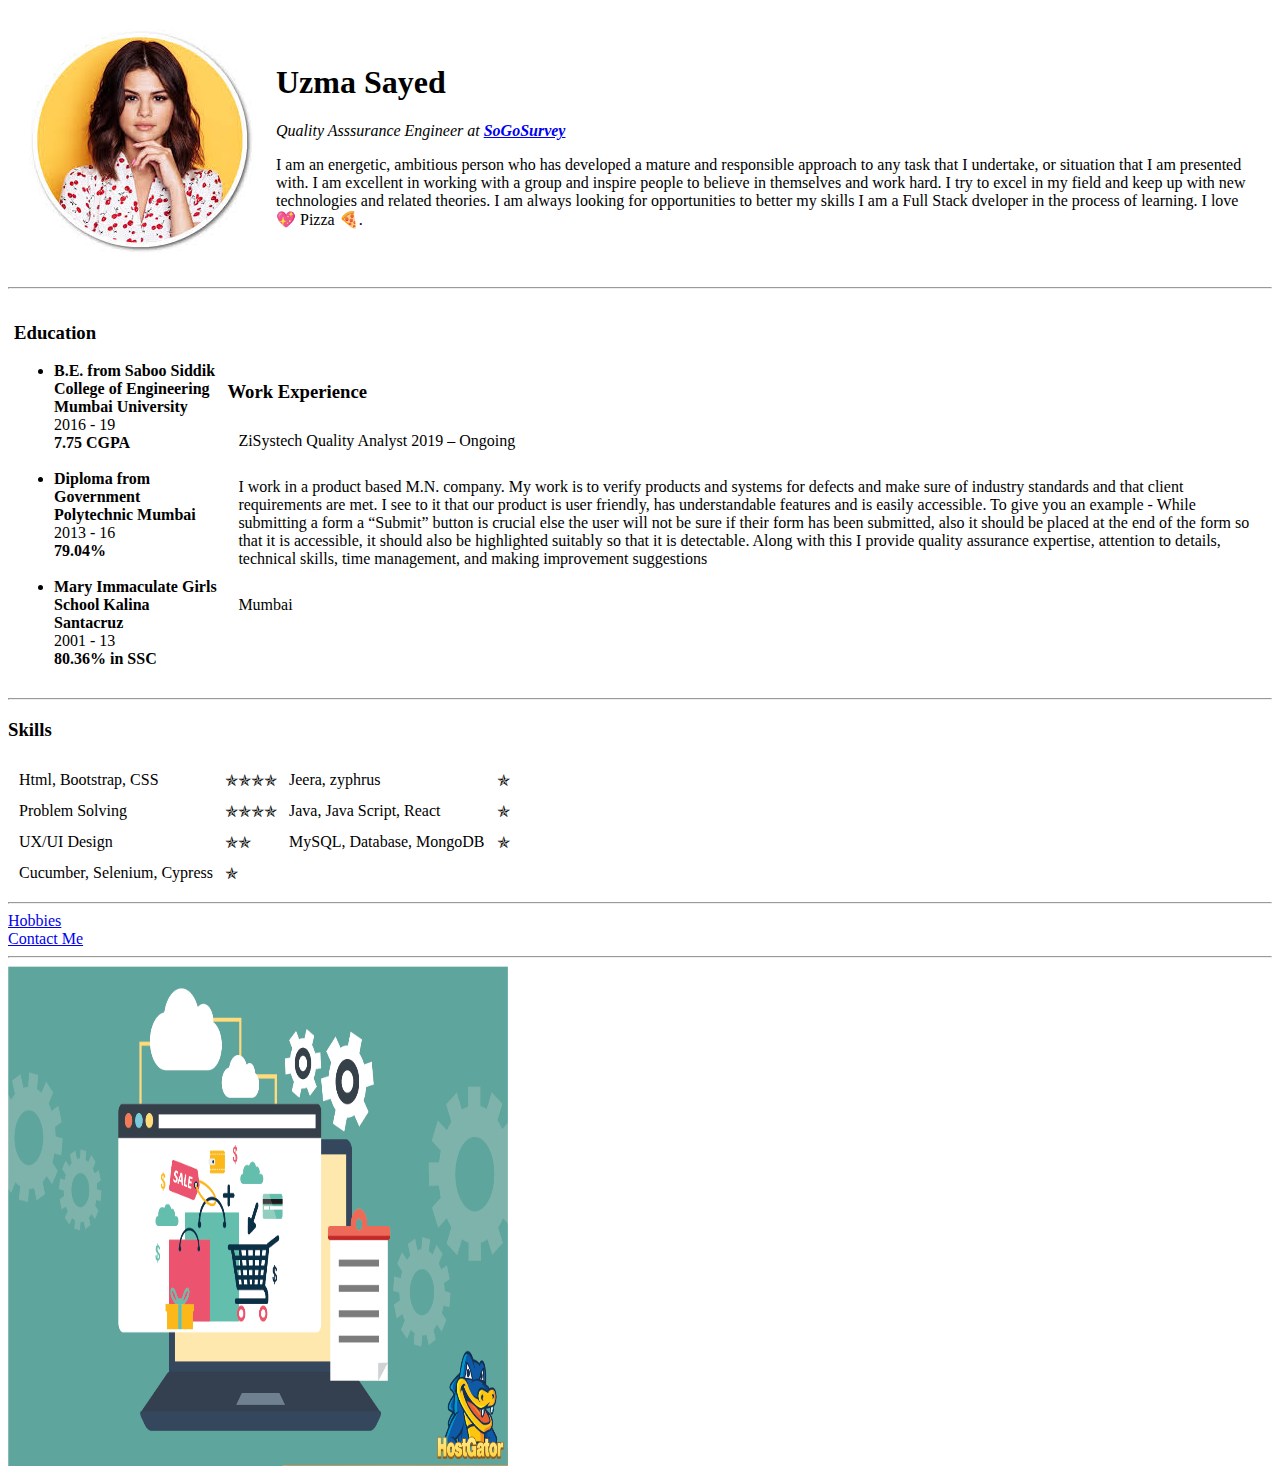
==== index.html @ befdba73 "CV files intial" ====
<!DOCTYPE html>
<html>

<head>
  <meta charset="utf-8">
  <title>My Prsonal Blog 🌟</title>
</head>

<body>
  <table cellspacing="20">
    <tr>
      <td><img src="selena" alt="panda"></td>
      <td>
        <h1>Uzma Sayed</h1>
        <p><em>Quality Asssurance Engineer at <strong><a href="https://www.sogosurvey.com/">SoGoSurvey</a></strong></em></p>
        <p>I am an energetic, ambitious person who has developed a mature and responsible approach to any task that I undertake, or situation that I am presented with. I am excellent in working with a group and inspire people to believe in themselves
          and work hard. I try to excel in my field and keep up with new technologies and related theories. I am always looking for opportunities to better my skills
          I am a Full Stack dveloper in the process of learning. I love 💖 Pizza 🍕.</p>
      </td>
    </tr>
  </table>
  <hr>
  <table>
    <tr>
      <td>

        <table>
          <tr>
            <td><h3>Education</h3>
              <ul>
                <li><strong>B.E. from Saboo Siddik College of Engineering Mumbai University</strong>
                  <br>2016 - 19
                  <br><strong>7.75 CGPA</strong>
                </li><br>
                <li><strong>Diploma from Government Polytechnic Mumbai</strong>
                  <br>2013 - 16
                  <br><strong>79.04%</strong>
                </li><br>
                <li><strong>Mary Immaculate Girls School Kalina Santacruz</strong>
                  <br>2001 - 13
                  <br><strong>80.36% in SSC</strong>
                </li>
              </ul>
            </td>
          </tr>
        </table>
      </td>

      <td>
        <table cellspacing="10">
            <h3>Work Experience</h3>

          <tbody>
            <tr>
              <td>ZiSystech Quality Analyst 2019 – Ongoing</td>
            </tr>
            <tr>
              <td>
                <p>I work in a product based M.N. company. My work is to verify products and systems for defects and make sure of industry standards and that client requirements are met. I see to it that our product is user friendly, has
                  understandable
                  features and is easily accessible. To give you an example - While submitting a form a “Submit” button is crucial else the user will not be sure if their form has been submitted, also it should be placed at the end of the form so
                  that it
                  is accessible, it should also be highlighted suitably so that it is detectable. Along with this I provide quality assurance expertise, attention to details, technical skills, time management, and making improvement suggestions</p>
              </td>
            </tr>
          </tbody>
          <tfoot>
            <tr>
              <td>Mumbai</td>
            </tr>
          </tfoot>
        </table>
      </td>
    </tr>
  </table>
  <hr>
  <h3>Skills</h3>
  <table cellspacing="10">
    <tbody>
      <tr>
        <td>Html, Bootstrap, CSS </td>
        <td>✯✯✯✯</td>
        <td>Jeera, zyphrus</td>
        <td>✯</td>
      </tr>
      <tr>
        <td>Problem Solving</td>
        <td>✯✯✯✯</td>
        <td>Java, Java Script, React</td>
        <td>✯</td>
      </tr>
      <tr>
        <td>UX/UI Design</td>
        <td>✯✯</td>
        <td>MySQL, Database, MongoDB</td>
        <td>✯</td>
      </tr>
      <tr>
        <td>Cucumber, Selenium, Cypress</td>
        <td>✯</td>
      </tr>
    </tbody>
  </table>
  <hr>
  <a href="Hobbies.html">Hobbies</a>
  <br>
  <a href="contactme.html">Contact Me</a>
  <hr>
  <img src="website.png" alt="World Map" width="500" height="500">

</body>

</html>
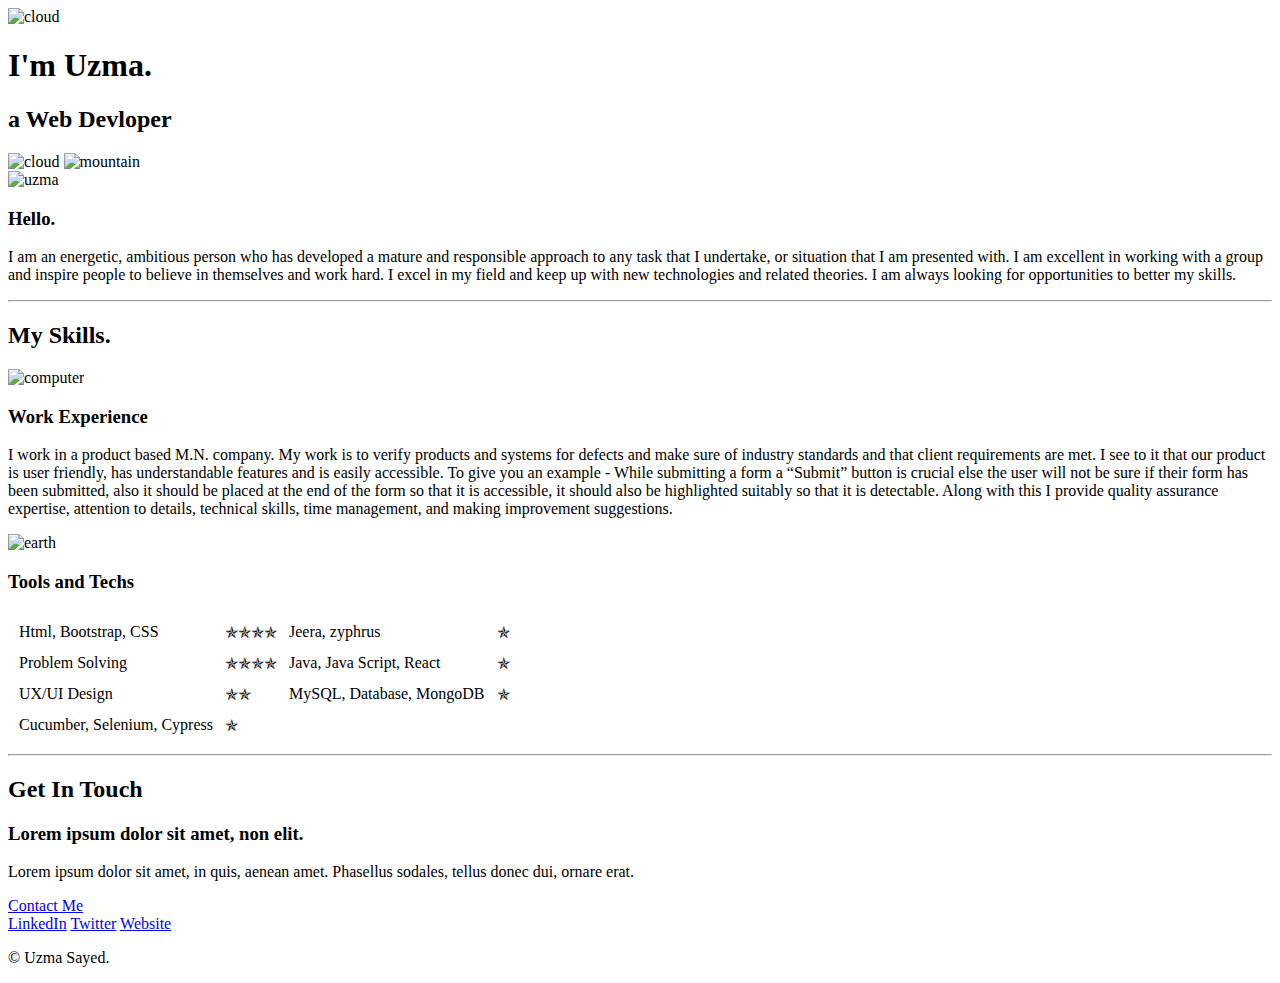
==== commit 57cdc1c6: "Add files via upload" ====
--- a/index.html
+++ b/index.html
@@ -1,113 +1,83 @@
 <!DOCTYPE html>
-<html>
+<html lang="en" dir="ltr">
+  <head>
+    <meta charset="utf-8">
+    <title>Uzma Sayed</title>
+    <link rel="stylesheet" href="css/style.css">
+    <link rel="icon" href="icon/Beginner.ico">
+    <link rel="preconnect" href="https://fonts.googleapis.com">
+<link rel="preconnect" href="https://fonts.gstatic.com" crossorigin>
+<link href="https://fonts.googleapis.com/css2?family=Merriweather&family=Montserrat&family=Sacramento&display=swap" rel="stylesheet">
+  </head>
+  <body>
+  <div class="topcontainer">
+    <img class="top-cloud" src="img/cloud.png" alt="cloud">
+    <h1>I'm Uzma.</h1>
+    <h2>a Web <span>Dev</span>loper</h2>
+    <img class="bottom-cloud" src="img/cloud.png" alt="cloud">
+    <img class="mountain" src="img/mountain.png" alt="mountain">
 
-<head>
-  <meta charset="utf-8">
-  <title>My Prsonal Blog 🌟</title>
-</head>
 
-<body>
-  <table cellspacing="20">
-    <tr>
-      <td><img src="selena" alt="panda"></td>
-      <td>
-        <h1>Uzma Sayed</h1>
-        <p><em>Quality Asssurance Engineer at <strong><a href="https://www.sogosurvey.com/">SoGoSurvey</a></strong></em></p>
-        <p>I am an energetic, ambitious person who has developed a mature and responsible approach to any task that I undertake, or situation that I am presented with. I am excellent in working with a group and inspire people to believe in themselves
-          and work hard. I try to excel in my field and keep up with new technologies and related theories. I am always looking for opportunities to better my skills
-          I am a Full Stack dveloper in the process of learning. I love 💖 Pizza 🍕.</p>
-      </td>
-    </tr>
-  </table>
-  <hr>
-  <table>
-    <tr>
-      <td>
+  </div>
+  <div class="middle-container">
+    <div class="profile">
+    <img class="uzma"src="img/uzma.png" alt="uzma">
+      <h3>Hello.</h3>
+      <p class="discription">I am an energetic, ambitious person who has developed a mature and responsible approach to any task that I undertake, or situation that I am presented with. I am excellent in working with a group and inspire people to believe in themselves and work hard. I excel in my field and keep up with new technologies and related theories. I am always looking for opportunities to better my skills.</p>
+    </div>
+    <hr>
+    <div class="skills">
+      <h2>My Skills.</h2>
+      <div class="skill-row">
+        <img class="computer" src="img/computer.png" alt="computer">
+        <h3>Work Experience</h3>
+        <p class="discription">I work in a product based M.N. company. My work is to verify products and systems for defects and make sure of industry standards and that client requirements are met. I see to it that our product is user friendly, has understandable features and is easily accessible. To give you an example - While submitting a form a “Submit” button is crucial else the user will not be sure if their form has been submitted, also it should be placed at the end of the form so that it is accessible, it should also be highlighted suitably so that it is detectable. Along with this I provide quality assurance expertise, attention to details, technical skills, time management, and making improvement suggestions.</p>
+      </div>
+      <div class="skill-row">
 
-        <table>
-          <tr>
-            <td><h3>Education</h3>
-              <ul>
-                <li><strong>B.E. from Saboo Siddik College of Engineering Mumbai University</strong>
-                  <br>2016 - 19
-                  <br><strong>7.75 CGPA</strong>
-                </li><br>
-                <li><strong>Diploma from Government Polytechnic Mumbai</strong>
-                  <br>2013 - 16
-                  <br><strong>79.04%</strong>
-                </li><br>
-                <li><strong>Mary Immaculate Girls School Kalina Santacruz</strong>
-                  <br>2001 - 13
-                  <br><strong>80.36% in SSC</strong>
-                </li>
-              </ul>
-            </td>
-          </tr>
-        </table>
-      </td>
+        <img class="earth" src="img/earth.png" alt="earth">  <table cellspacing="10">
+          <h3>Tools and Techs</h3>
+            <tbody>
+              <tr>
+                <td>Html, Bootstrap, CSS </td>
+                <td>✯✯✯✯</td>
+                <td>Jeera, zyphrus</td>
+                <td>✯</td>
+              </tr>
+              <tr>
+                <td>Problem Solving</td>
+                <td>✯✯✯✯</td>
+                <td>Java, Java Script, React</td>
+                <td>✯</td>
+              </tr>
+              <tr>
+                <td>UX/UI Design</td>
+                <td>✯✯</td>
+                <td>MySQL, Database, MongoDB</td>
+                <td>✯</td>
+              </tr>
+              <tr>
+                <td>Cucumber, Selenium, Cypress</td>
+                <td>✯</td>
+              </tr>
+            </tbody>
+          </table>
+      </div>
+    </div>
+    <hr>
+    <div class="contact-me">
+      <h2>Get In Touch</h2>
+      <h3>Lorem ipsum dolor sit amet, non elit.</h3>
+      <p>Lorem ipsum dolor sit amet, in quis, aenean amet. Phasellus sodales, tellus donec dui, ornare erat.</p>
+      <a class="btn" href="mailto:uzmsayed@gmail.com">Contact Me</a>
+    </div>
+  </div>
+  <div class="bottom-container">
+    <a class="footer-link" href="https://www.linkedin.com/">LinkedIn</a>
+    <a class="footer-link" href="https://twitter.com/">Twitter</a>
+    <a class="footer-link" href="https://www.appbrewery.co/">Website</a>
+    <p class="copyright">© Uzma Sayed.</p>
+  </div>
 
-      <td>
-        <table cellspacing="10">
-            <h3>Work Experience</h3>
-
-          <tbody>
-            <tr>
-              <td>ZiSystech Quality Analyst 2019 – Ongoing</td>
-            </tr>
-            <tr>
-              <td>
-                <p>I work in a product based M.N. company. My work is to verify products and systems for defects and make sure of industry standards and that client requirements are met. I see to it that our product is user friendly, has
-                  understandable
-                  features and is easily accessible. To give you an example - While submitting a form a “Submit” button is crucial else the user will not be sure if their form has been submitted, also it should be placed at the end of the form so
-                  that it
-                  is accessible, it should also be highlighted suitably so that it is detectable. Along with this I provide quality assurance expertise, attention to details, technical skills, time management, and making improvement suggestions</p>
-              </td>
-            </tr>
-          </tbody>
-          <tfoot>
-            <tr>
-              <td>Mumbai</td>
-            </tr>
-          </tfoot>
-        </table>
-      </td>
-    </tr>
-  </table>
-  <hr>
-  <h3>Skills</h3>
-  <table cellspacing="10">
-    <tbody>
-      <tr>
-        <td>Html, Bootstrap, CSS </td>
-        <td>✯✯✯✯</td>
-        <td>Jeera, zyphrus</td>
-        <td>✯</td>
-      </tr>
-      <tr>
-        <td>Problem Solving</td>
-        <td>✯✯✯✯</td>
-        <td>Java, Java Script, React</td>
-        <td>✯</td>
-      </tr>
-      <tr>
-        <td>UX/UI Design</td>
-        <td>✯✯</td>
-        <td>MySQL, Database, MongoDB</td>
-        <td>✯</td>
-      </tr>
-      <tr>
-        <td>Cucumber, Selenium, Cypress</td>
-        <td>✯</td>
-      </tr>
-    </tbody>
-  </table>
-  <hr>
-  <a href="Hobbies.html">Hobbies</a>
-  <br>
-  <a href="contactme.html">Contact Me</a>
-  <hr>
-  <img src="website.png" alt="World Map" width="500" height="500">
-
-</body>
-
+  </body>
 </html>
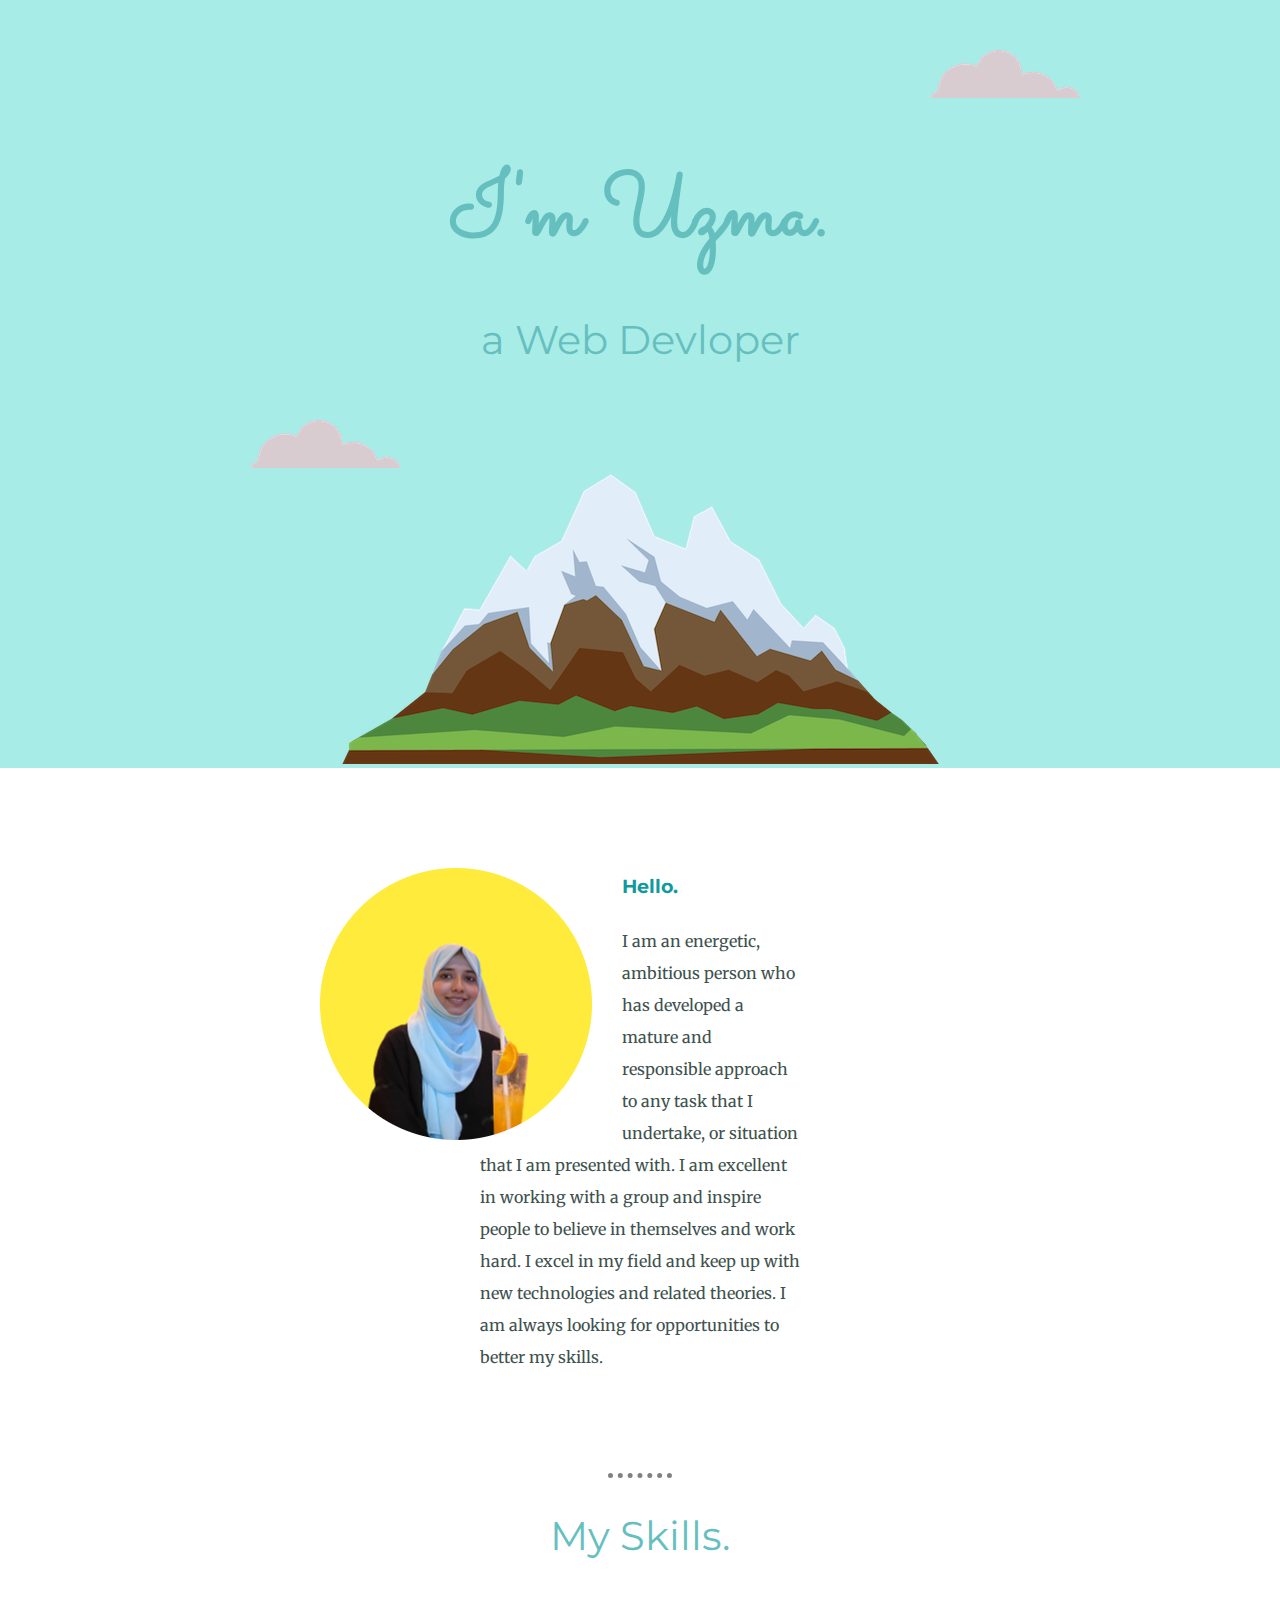
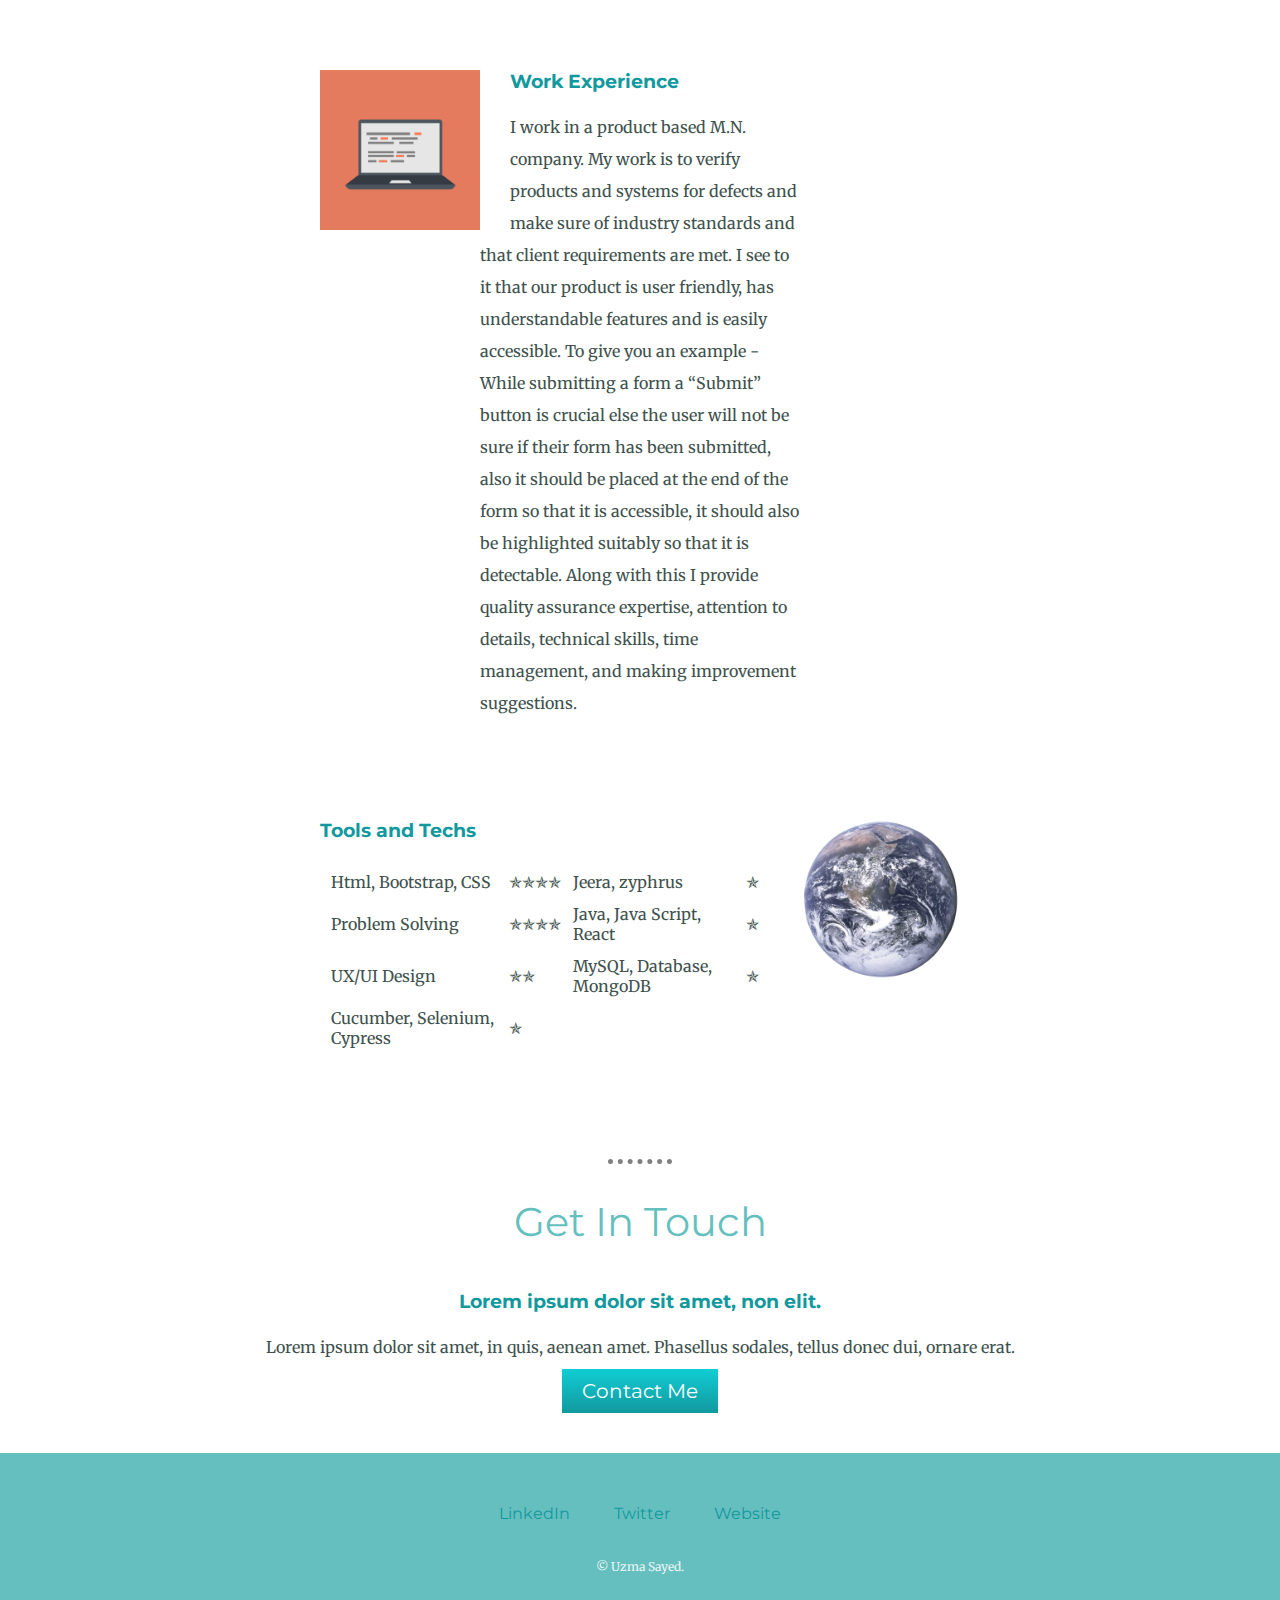
==== commit f60a166e: "Add files via upload" ====
--- a/index.html
+++ b/index.html
@@ -3,25 +3,25 @@
   <head>
     <meta charset="utf-8">
     <title>Uzma Sayed</title>
-    <link rel="stylesheet" href="css/style.css">
-    <link rel="icon" href="icon/Beginner.ico">
+    <link rel="stylesheet" href="style.css">
+    <link rel="icon" href="Beginner.ico">
     <link rel="preconnect" href="https://fonts.googleapis.com">
 <link rel="preconnect" href="https://fonts.gstatic.com" crossorigin>
 <link href="https://fonts.googleapis.com/css2?family=Merriweather&family=Montserrat&family=Sacramento&display=swap" rel="stylesheet">
   </head>
   <body>
   <div class="topcontainer">
-    <img class="top-cloud" src="img/cloud.png" alt="cloud">
+    <img class="top-cloud" src="cloud.png" alt="cloud">
     <h1>I'm Uzma.</h1>
     <h2>a Web <span>Dev</span>loper</h2>
-    <img class="bottom-cloud" src="img/cloud.png" alt="cloud">
-    <img class="mountain" src="img/mountain.png" alt="mountain">
+    <img class="bottom-cloud" src="cloud.png" alt="cloud">
+    <img class="mountain" src="mountain.png" alt="mountain">
 
 
   </div>
   <div class="middle-container">
     <div class="profile">
-    <img class="uzma"src="img/uzma.png" alt="uzma">
+    <img class="uzma"src="uzma.png" alt="uzma">
       <h3>Hello.</h3>
       <p class="discription">I am an energetic, ambitious person who has developed a mature and responsible approach to any task that I undertake, or situation that I am presented with. I am excellent in working with a group and inspire people to believe in themselves and work hard. I excel in my field and keep up with new technologies and related theories. I am always looking for opportunities to better my skills.</p>
     </div>
@@ -29,13 +29,13 @@
     <div class="skills">
       <h2>My Skills.</h2>
       <div class="skill-row">
-        <img class="computer" src="img/computer.png" alt="computer">
+        <img class="computer" src="computer.png" alt="computer">
         <h3>Work Experience</h3>
         <p class="discription">I work in a product based M.N. company. My work is to verify products and systems for defects and make sure of industry standards and that client requirements are met. I see to it that our product is user friendly, has understandable features and is easily accessible. To give you an example - While submitting a form a “Submit” button is crucial else the user will not be sure if their form has been submitted, also it should be placed at the end of the form so that it is accessible, it should also be highlighted suitably so that it is detectable. Along with this I provide quality assurance expertise, attention to details, technical skills, time management, and making improvement suggestions.</p>
       </div>
       <div class="skill-row">
 
-        <img class="earth" src="img/earth.png" alt="earth">  <table cellspacing="10">
+        <img class="earth" src="earth.png" alt="earth">  <table cellspacing="10">
           <h3>Tools and Techs</h3>
             <tbody>
               <tr>
--- a/style.css
+++ b/style.css
@@ -0,0 +1,153 @@
+body {
+  margin: 0;
+  text-align: center;
+  font-family: 'Merriweather', serif;
+  color: #40514E;
+}
+
+.topcontainer {
+  background-color: #A8ECE7;
+  position: relative;
+  padding-top: 100px;
+}
+
+.middle-container{
+  margin: 50px 0;
+}
+
+.bottom-container{
+  background-color: #66BFBF;
+  padding: 50px 0 20px;
+}
+
+.bottom-cloud {
+  position: absolute;
+  left: 250px;
+  bottom: 300px;
+}
+
+.top-cloud {
+  position: absolute;
+  right: 200px;
+  top: 50px;
+}
+
+.profile{
+  width: 50%;
+  margin: 100px auto 100px auto;
+  text-align: left;
+  line-height: 2;
+}
+hr{
+    border-style: none;
+    border-color: grey;
+    border-top-style: dotted;
+    border-width: 5px;
+    width: 5%;
+
+}
+
+p{
+  line-height: 2;
+}
+.skill-row{
+  width: 50%;
+  margin: 100px auto 100px auto;
+  text-align: left;
+
+}
+
+.discription{
+  clear: right;
+  width: 50%;
+  margin: auto;
+}
+
+h1 {
+  margin: 50px auto 0 auto;
+  font-size: 5.625rem;
+  font-family: 'Sacramento', cursive;
+  color: #66BFBF;
+
+}
+
+h2 {
+  font-size: 2.5rem;
+  font-family: 'Montserrat', sans-serif;
+  color: #66BFBF;
+  font-weight: normal;
+  padding-bottom: 10px;
+}
+
+h3 {
+  font-family: 'Montserrat', sans-serif;
+  color: #11999E;
+}
+
+a{
+    color: #11999E;
+    font-family: 'Montserrat', sans-serif;
+    margin: 10px 20px;
+    text-decoration: none;
+}
+
+a:hover{
+  color: #EAF6F6;
+}
+
+.computer{
+  width: 25%;
+  float: left;
+  margin-right: 30px;
+}
+
+.earth{
+  width: 25%;
+  float: right;
+  margin-left: 30px;
+}
+
+.uzma{
+  width: 25;
+  float: left;
+  margin-right: 30px;
+
+}
+
+.btn {
+  background: #11cdd4;
+  background-image: -webkit-linear-gradient(top, #11cdd4, #11999e);
+  background-image: -moz-linear-gradient(top, #11cdd4, #11999e);
+  background-image: -ms-linear-gradient(top, #11cdd4, #11999e);
+  background-image: -o-linear-gradient(top, #11cdd4, #11999e);
+  background-image: linear-gradient(to bottom, #11cdd4, #11999e);
+  -webkit-border-radius: 28;
+  -moz-border-radius: 28;
+  border-radius: 28;
+  font-family: 'Montserrat', sans-serif;;
+  color: #ffffff;
+  font-size: 20px;
+  padding: 10px 20px 10px 20px;
+  text-decoration: none;
+}
+
+.btn:hover {
+  background: #11cdd4;
+  background-image: -webkit-linear-gradient(top, #30e3cb, #2bc4ad);
+  background-image: -moz-linear-gradient(top, #30e3cb, #2bc4ad);
+  background-image: -ms-linear-gradient(top, #30e3cb, #2bc4ad);
+  background-image: -o-linear-gradient(top, #30e3cb, #2bc4ad);
+  background-image: linear-gradient(to bottom, #30e3cb, #2bc4ad);
+  text-decoration: none;
+}
+
+.contact-message{
+  width: 40%;
+  margin: 40px auto 60px;
+}
+
+.copyright{
+  color: #EAF6F6;
+  font-size: 0.75rem;
+  padding: 20px;
+}
